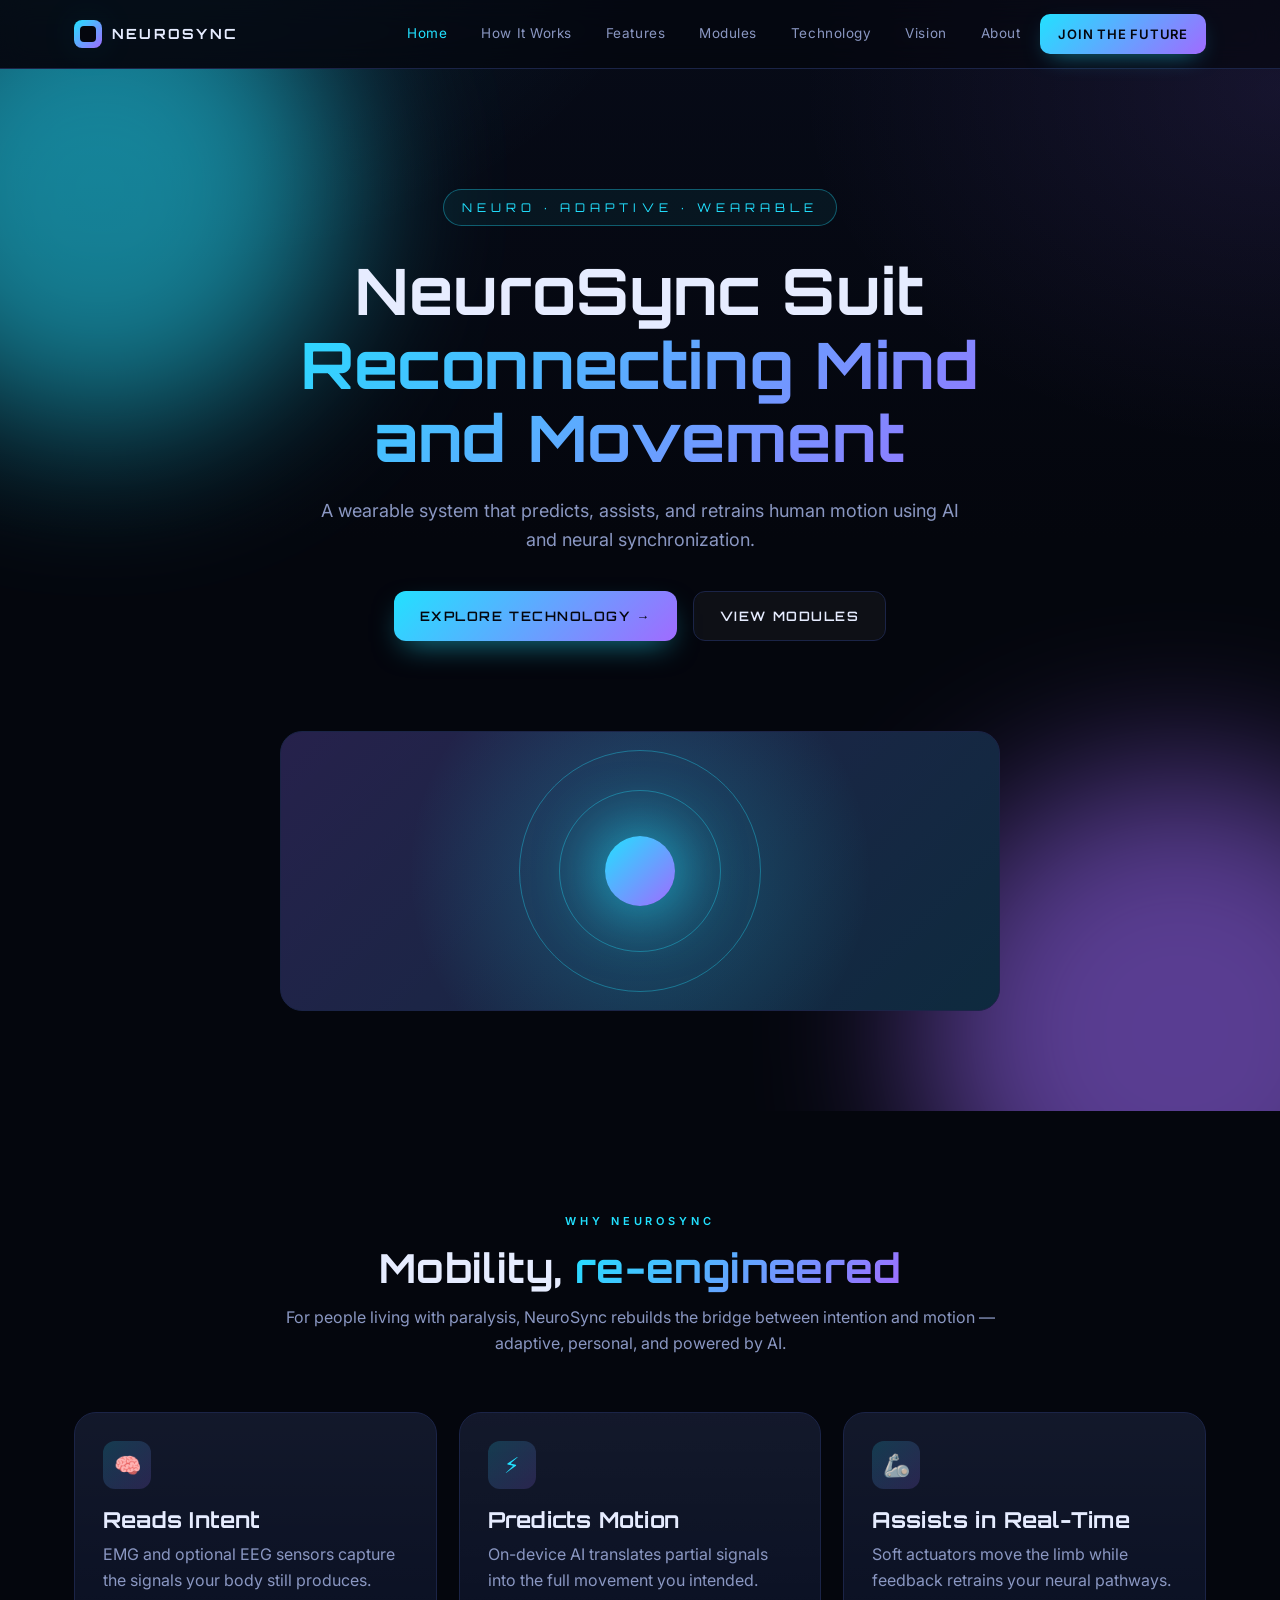
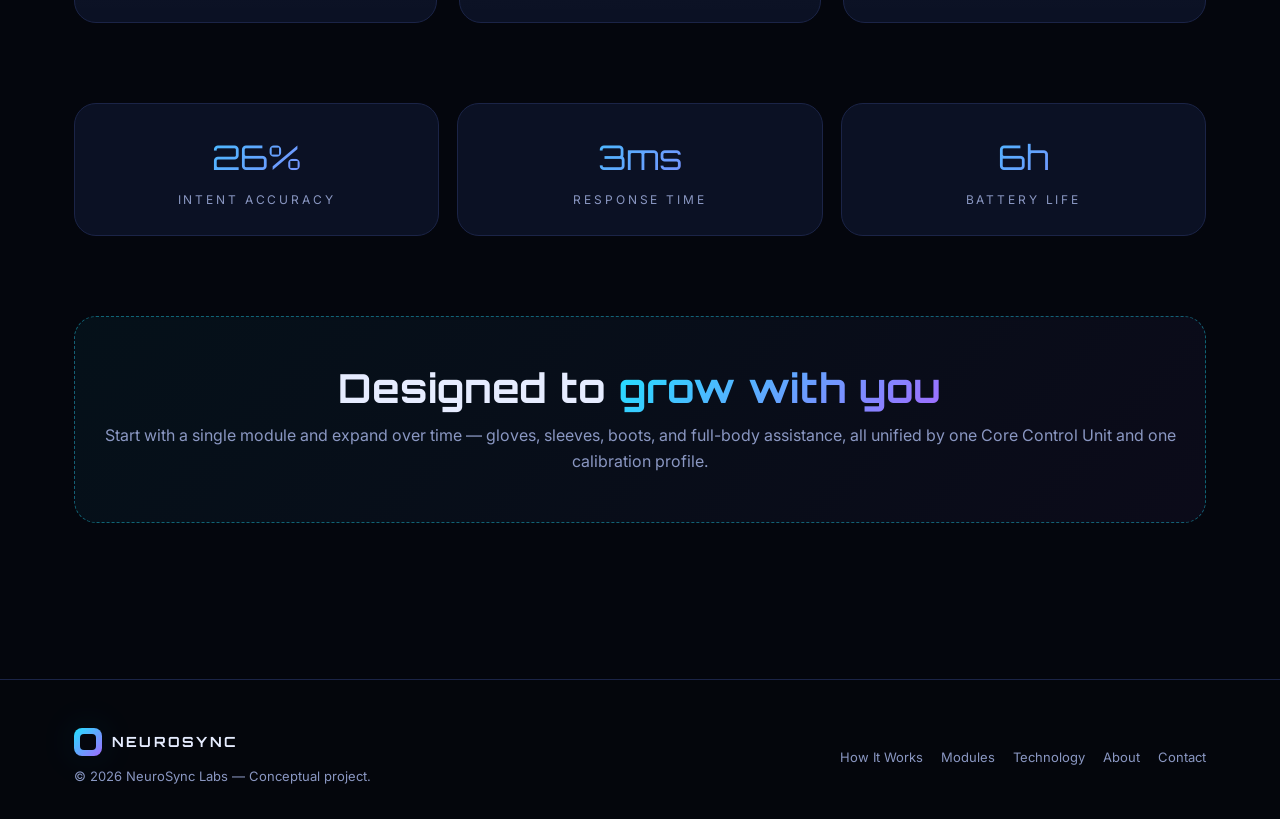
==== index.html @ 5aeb9520 "first commit" ====
<!DOCTYPE html>
<html lang="en">
<head>
<meta charset="UTF-8" />
<meta name="viewport" content="width=device-width,initial-scale=1" />
<title>Reconnecting Mind and Movement — NeuroSync Suit</title>
<meta name="description" content="NeuroSync Suit — wearable AI that reconnects mind and movement." />
<link rel="preconnect" href="https://fonts.googleapis.com">
<link rel="preconnect" href="https://fonts.gstatic.com" crossorigin>
<link href="https://fonts.googleapis.com/css2?family=Orbitron:wght@500;700;800&family=Inter:wght@300;400;500;600&display=swap" rel="stylesheet">
<link rel="stylesheet" href="css/global.css" />
<link rel="stylesheet" href="css/index.css" />
</head>
<body>
  <header class="nav">
    <div class="container nav__inner">
      <a href="index.html" class="nav__logo">
        <span class="nav__logo-mark"></span>
        NeuroSync
      </a>
      <button class="nav__burger" aria-label="Menu" aria-expanded="false">☰</button>
      <nav class="nav__links">
        <a href="index.html" class="nav__link">Home</a>
        <a href="how-it-works.html" class="nav__link">How It Works</a>
        <a href="features.html" class="nav__link">Features</a>
        <a href="modules.html" class="nav__link">Modules</a>
        <a href="technology.html" class="nav__link">Technology</a>
        <a href="vision.html" class="nav__link">Vision</a>
        <a href="about.html" class="nav__link">About</a>
        <a href="contact.html" class="nav__cta">Join the Future</a>
      </nav>
    </div>
  </header>
<main>
  <section class="hero">
    <div class="orb orb--cyan"></div>
    <div class="orb orb--purple"></div>
    <div class="container hero__inner">
      <span class="hero__tag reveal">Neuro · Adaptive · Wearable</span>
      <h1 class="reveal delay-1">NeuroSync Suit<br/><span class="gradient-text">Reconnecting Mind and Movement</span></h1>
      <p class="hero__desc reveal delay-2">A wearable system that predicts, assists, and retrains human motion using AI and neural synchronization.</p>
      <div class="hero__ctas reveal delay-3">
        <a href="how-it-works.html" class="btn btn--primary">Explore Technology →</a>
        <a href="modules.html" class="btn btn--ghost">View Modules</a>
      </div>
      <div class="hero__visual reveal delay-3"><div class="hero__core"></div></div>
    </div>
  </section>
  <section class="section">
    <div class="container">
      <div class="section__head reveal">
        <span class="eyebrow">Why NeuroSync</span>
        <h2>Mobility, <span class="gradient-text">re-engineered</span></h2>
        <p>For people living with paralysis, NeuroSync rebuilds the bridge between intention and motion — adaptive, personal, and powered by AI.</p>
      </div>
      <div class="grid grid-3">
        <div class="card reveal"><div class="card__icon">🧠</div><h3>Reads Intent</h3><p>EMG and optional EEG sensors capture the signals your body still produces.</p></div>
        <div class="card reveal delay-1"><div class="card__icon">⚡</div><h3>Predicts Motion</h3><p>On-device AI translates partial signals into the full movement you intended.</p></div>
        <div class="card reveal delay-2"><div class="card__icon">🦾</div><h3>Assists in Real-Time</h3><p>Soft actuators move the limb while feedback retrains your neural pathways.</p></div>
      </div>
      <div class="stats reveal">
        <div class="stat"><div class="stat__num" data-to="98" data-suffix="%">0%</div><div class="stat__label">Intent accuracy</div></div>
        <div class="stat"><div class="stat__num" data-to="12" data-suffix="ms">0ms</div><div class="stat__label">Response time</div></div>
        <div class="stat"><div class="stat__num" data-to="24" data-suffix="h">0h</div><div class="stat__label">Battery life</div></div>
      </div>
      <div class="expand reveal">
        <h2>Designed to <span class="gradient-text">grow with you</span></h2>
        <p>Start with a single module and expand over time — gloves, sleeves, boots, and full-body assistance, all unified by one Core Control Unit and one calibration profile.</p>
      </div>
    </div>
  </section>
</main>
  <footer class="footer">
    <div class="container footer__inner">
      <div>
        <a href="index.html" class="nav__logo"><span class="nav__logo-mark"></span> NeuroSync</a>
        <p class="footer__copy" style="margin-top:10px">© 2026 NeuroSync Labs — Conceptual project.</p>
      </div>
      <div class="footer__links">
        <a href="how-it-works.html">How It Works</a>
        <a href="modules.html">Modules</a>
        <a href="technology.html">Technology</a>
        <a href="about.html">About</a>
        <a href="contact.html">Contact</a>
      </div>
    </div>
  </footer>
<script src="js/global.js"></script>
<script src="js/index.js"></script>
</body>
</html>
---- css/global.css ----
/* === NeuroSync — shared theme === */
:root{
  --bg:#04060d;
  --bg-2:#070b18;
  --surface:#0b1124;
  --surface-2:#101a36;
  --border:#1b2447;
  --text:#e6ecff;
  --muted:#8a97c2;
  --cyan:#22e1ff;
  --cyan-soft:#7df3ff;
  --purple:#a06bff;
  --purple-soft:#c9a6ff;
  --blue:#1d4ed8;
  --grad: linear-gradient(135deg,var(--cyan),var(--purple));
  --grad-soft: linear-gradient(135deg,rgba(34,225,255,.18),rgba(160,107,255,.18));
  --shadow-glow: 0 0 40px -8px rgba(34,225,255,.45);
  --ease: cubic-bezier(.22,1,.36,1);
  --radius: 14px;
  --radius-lg: 22px;
  --maxw: 1180px;
}

*{box-sizing:border-box;margin:0;padding:0}
html{scroll-behavior:smooth}
body{
  font-family:'Inter','DM Sans',system-ui,sans-serif;
  background:var(--bg);
  color:var(--text);
  line-height:1.6;
  overflow-x:hidden;
  min-height:100vh;
  background-image:
    radial-gradient(900px 600px at 10% -10%,rgba(34,225,255,.10),transparent 60%),
    radial-gradient(800px 600px at 100% 10%,rgba(160,107,255,.10),transparent 60%),
    linear-gradient(180deg,var(--bg-2),var(--bg) 60%);
  background-attachment:fixed;
}
img{max-width:100%;display:block}
a{color:inherit;text-decoration:none}

h1,h2,h3,h4{
  font-family:'Orbitron','Space Grotesk',system-ui,sans-serif;
  font-weight:700;letter-spacing:.01em;line-height:1.15;
}
h1{font-size:clamp(34px,5vw,64px)}
h2{font-size:clamp(26px,3.4vw,40px)}
h3{font-size:clamp(18px,2vw,22px)}
p{color:var(--muted)}

.container{max-width:var(--maxw);margin:0 auto;padding:0 24px}

/* === NAV === */
.nav{
  position:sticky;top:0;z-index:50;
  backdrop-filter:blur(14px);
  background:rgba(4,6,13,.6);
  border-bottom:1px solid var(--border);
}
.nav__inner{
  display:flex;align-items:center;justify-content:space-between;
  height:68px;
}
.nav__logo{
  display:flex;align-items:center;gap:10px;
  font-family:'Orbitron',sans-serif;font-weight:700;letter-spacing:.16em;
  text-transform:uppercase;font-size:14px;color:var(--text);
}
.nav__logo-mark{
  width:28px;height:28px;border-radius:8px;
  background:var(--grad);box-shadow:var(--shadow-glow);
  position:relative;
}
.nav__logo-mark::after{
  content:"";position:absolute;inset:6px;border-radius:4px;
  background:var(--bg);
}
.nav__links{display:flex;gap:6px;align-items:center}
.nav__link{
  padding:8px 14px;border-radius:8px;font-size:13.5px;color:var(--muted);
  letter-spacing:.04em;transition:.25s var(--ease);
}
.nav__link:hover{color:var(--text);background:rgba(255,255,255,.04)}
.nav__link.is-active{color:var(--cyan)}
.nav__cta{
  padding:10px 18px;border-radius:10px;font-size:13px;font-weight:600;
  background:var(--grad);color:#04060d;letter-spacing:.06em;
  text-transform:uppercase;transition:.25s var(--ease);
  box-shadow:0 8px 24px -10px rgba(34,225,255,.6);
}
.nav__cta:hover{transform:translateY(-2px);box-shadow:0 14px 32px -10px rgba(160,107,255,.7)}
.nav__burger{
  display:none;background:none;border:0;color:var(--text);
  font-size:24px;cursor:pointer;
}
@media(max-width:880px){
  .nav__links{
    position:fixed;inset:68px 0 auto 0;
    flex-direction:column;align-items:stretch;gap:0;
    background:rgba(7,11,24,.96);backdrop-filter:blur(14px);
    border-bottom:1px solid var(--border);
    padding:12px;
    transform:translateY(-110%);transition:.35s var(--ease);
  }
  .nav__links.is-open{transform:translateY(0)}
  .nav__link{padding:14px 16px}
  .nav__burger{display:block}
  .nav__cta{margin:8px 0 4px}
}

/* === BUTTONS === */
.btn{
  display:inline-flex;align-items:center;gap:10px;
  padding:14px 26px;border-radius:12px;
  font-family:'Orbitron',sans-serif;font-size:13px;font-weight:600;
  letter-spacing:.12em;text-transform:uppercase;cursor:pointer;border:0;
  transition:.3s var(--ease);
}
.btn--primary{
  background:var(--grad);color:#04060d;
  box-shadow:0 12px 30px -10px rgba(34,225,255,.55);
}
.btn--primary:hover{transform:translateY(-3px);box-shadow:0 18px 40px -10px rgba(160,107,255,.7)}
.btn--ghost{
  background:rgba(255,255,255,.04);color:var(--text);
  border:1px solid var(--border);
}
.btn--ghost:hover{border-color:var(--cyan);color:var(--cyan)}

/* === SECTION === */
.section{padding:96px 0;position:relative}
.section--tight{padding:64px 0}
.eyebrow{
  display:inline-block;font-size:11px;font-weight:600;letter-spacing:.36em;
  text-transform:uppercase;color:var(--cyan);margin-bottom:14px;
}
.section__head{text-align:center;max-width:720px;margin:0 auto 56px}
.section__head p{margin-top:14px;font-size:16px}

.gradient-text{
  background:var(--grad);-webkit-background-clip:text;background-clip:text;
  color:transparent;
}

/* === CARD === */
.card{
  background:linear-gradient(180deg,rgba(255,255,255,.03),transparent),var(--surface);
  border:1px solid var(--border);
  border-radius:var(--radius-lg);
  padding:28px;
  transition:.35s var(--ease);
  position:relative;overflow:hidden;
}
.card::before{
  content:"";position:absolute;inset:0;border-radius:inherit;padding:1px;
  background:var(--grad);opacity:0;
  -webkit-mask:linear-gradient(#000 0 0) content-box,linear-gradient(#000 0 0);
  -webkit-mask-composite:xor;mask-composite:exclude;
  transition:.35s var(--ease);pointer-events:none;
}
.card:hover{transform:translateY(-6px)}
.card:hover::before{opacity:1}
.card__icon{
  width:48px;height:48px;border-radius:12px;
  display:grid;place-items:center;font-size:22px;
  background:var(--grad-soft);color:var(--cyan);
  margin-bottom:18px;
}
.card h3{margin-bottom:10px}

/* === GRIDS === */
.grid{display:grid;gap:22px}
.grid-2{grid-template-columns:repeat(2,1fr)}
.grid-3{grid-template-columns:repeat(3,1fr)}
.grid-4{grid-template-columns:repeat(4,1fr)}
@media(max-width:900px){
  .grid-3,.grid-4{grid-template-columns:repeat(2,1fr)}
}
@media(max-width:580px){
  .grid-2,.grid-3,.grid-4{grid-template-columns:1fr}
}

/* === FOOTER === */
.footer{
  border-top:1px solid var(--border);
  padding:48px 0 32px;margin-top:60px;
  background:rgba(4,6,13,.5);
}
.footer__inner{
  display:flex;flex-wrap:wrap;gap:24px;justify-content:space-between;align-items:center;
}
.footer__copy{color:var(--muted);font-size:13px}
.footer__links{display:flex;gap:18px;flex-wrap:wrap}
.footer__links a{font-size:13px;color:var(--muted);transition:.2s}
.footer__links a:hover{color:var(--cyan)}

/* === SCROLL ANIMATIONS === */
.reveal{
  opacity:0;transform:translateY(28px);
  transition:opacity .8s var(--ease),transform .8s var(--ease);
}
.reveal.is-visible{opacity:1;transform:translateY(0)}
.reveal.delay-1{transition-delay:.1s}
.reveal.delay-2{transition-delay:.2s}
.reveal.delay-3{transition-delay:.3s}

/* === GLOW ORB (decorative) === */
.orb{
  position:absolute;border-radius:50%;filter:blur(80px);
  pointer-events:none;opacity:.55;z-index:0;
}
.orb--cyan{background:var(--cyan)}
.orb--purple{background:var(--purple)}
---- css/index.css ----
.hero{position:relative;padding:120px 0 100px;overflow:hidden}
.hero .orb--cyan{width:480px;height:480px;top:-120px;left:-140px}
.hero .orb--purple{width:520px;height:520px;bottom:-180px;right:-160px}
.hero__inner{position:relative;z-index:1;text-align:center;max-width:880px;margin:0 auto}
.hero h1{margin-bottom:22px}
.hero h1 .gradient-text{display:inline-block}
.hero__tag{
  display:inline-block;font-family:'Orbitron',sans-serif;
  font-size:12px;letter-spacing:.42em;text-transform:uppercase;
  color:var(--cyan);padding:8px 18px;border:1px solid rgba(34,225,255,.35);
  border-radius:999px;margin-bottom:28px;
  background:rgba(34,225,255,.06);
}
.hero__desc{font-size:18px;max-width:640px;margin:0 auto 36px}
.hero__ctas{display:flex;gap:16px;justify-content:center;flex-wrap:wrap}

.hero__visual{
  margin:90px auto 0;max-width:720px;height:280px;
  border-radius:var(--radius-lg);position:relative;overflow:hidden;
  background:
    radial-gradient(circle at 50% 50%,rgba(34,225,255,.25),transparent 60%),
    linear-gradient(135deg,rgba(160,107,255,.18),rgba(34,225,255,.12)),
    var(--surface);
  border:1px solid var(--border);
}
.hero__visual::before,.hero__visual::after{
  content:"";position:absolute;border-radius:50%;
  border:1px solid rgba(34,225,255,.35);
  animation:pulse 4s var(--ease) infinite;
}
.hero__visual::before{width:160px;height:160px;left:50%;top:50%;transform:translate(-50%,-50%)}
.hero__visual::after{width:240px;height:240px;left:50%;top:50%;transform:translate(-50%,-50%);animation-delay:.8s}
@keyframes pulse{
  0%{opacity:.8;transform:translate(-50%,-50%) scale(.6)}
  100%{opacity:0;transform:translate(-50%,-50%) scale(1.6)}
}
.hero__core{
  position:absolute;left:50%;top:50%;transform:translate(-50%,-50%);
  width:70px;height:70px;border-radius:50%;
  background:var(--grad);box-shadow:0 0 60px 8px rgba(34,225,255,.55);
}

.stats{display:grid;grid-template-columns:repeat(3,1fr);gap:18px;margin-top:80px}
.stat{text-align:center;padding:26px;border:1px solid var(--border);border-radius:var(--radius-lg);background:var(--surface)}
.stat__num{font-family:'Orbitron',sans-serif;font-size:34px;background:var(--grad);-webkit-background-clip:text;color:transparent}
.stat__label{font-size:12px;letter-spacing:.24em;text-transform:uppercase;color:var(--muted);margin-top:6px}
@media(max-width:680px){.stats{grid-template-columns:1fr}}

.expand{
  margin-top:80px;text-align:center;padding:48px 24px;
  border:1px dashed rgba(34,225,255,.4);border-radius:var(--radius-lg);
  background:linear-gradient(135deg,rgba(34,225,255,.05),rgba(160,107,255,.05));
}
.expand h2{margin-bottom:12px}
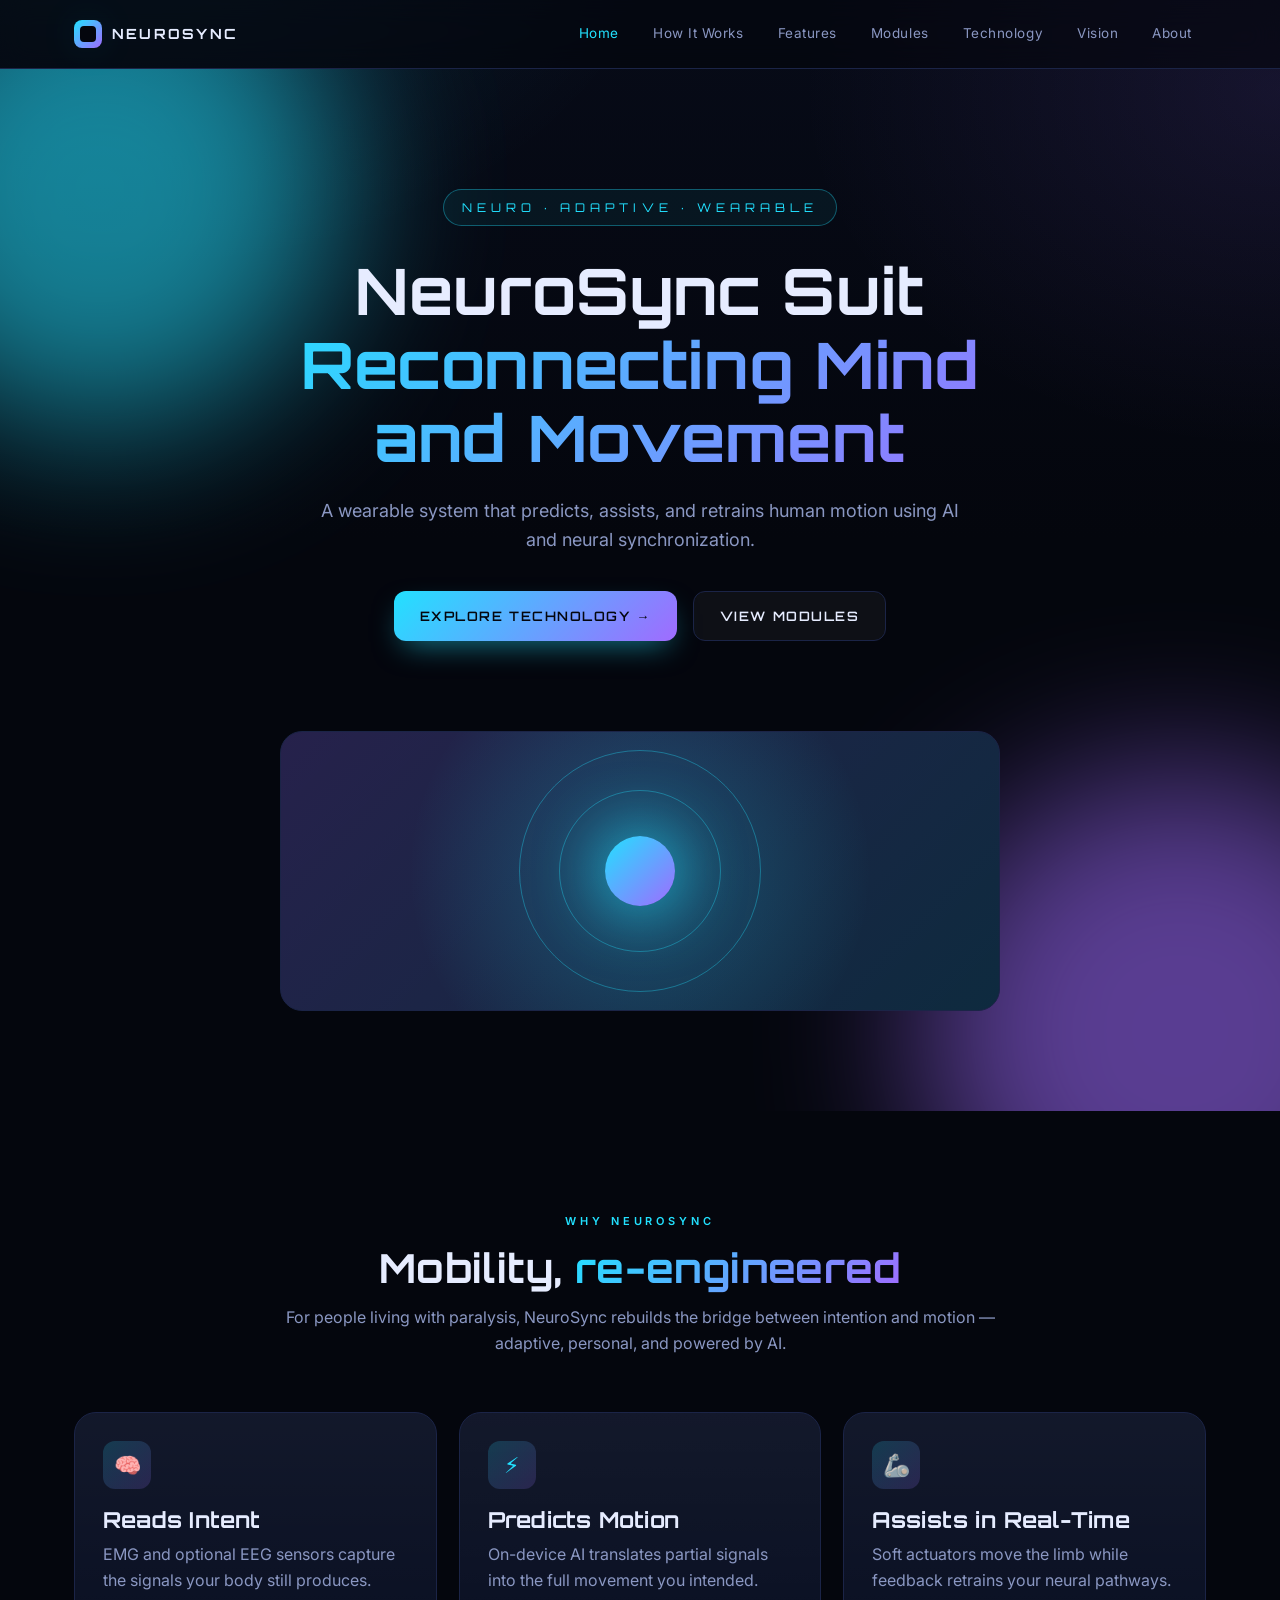
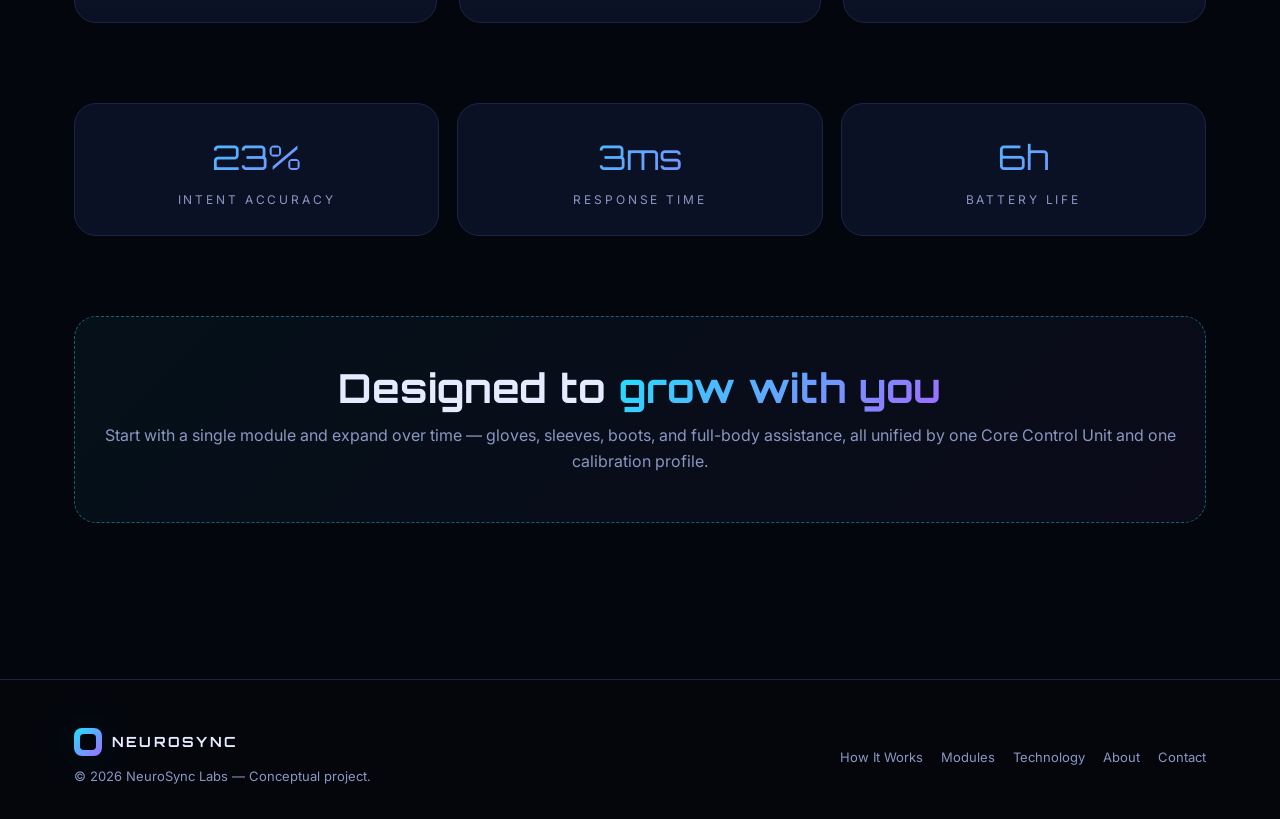
==== commit 94b91622: "tus tus" ====
--- a/index.html
+++ b/index.html
@@ -27,7 +27,7 @@
         <a href="technology.html" class="nav__link">Technology</a>
         <a href="vision.html" class="nav__link">Vision</a>
         <a href="about.html" class="nav__link">About</a>
-        <a href="contact.html" class="nav__cta">Join the Future</a>
+        
       </nav>
     </div>
   </header>
